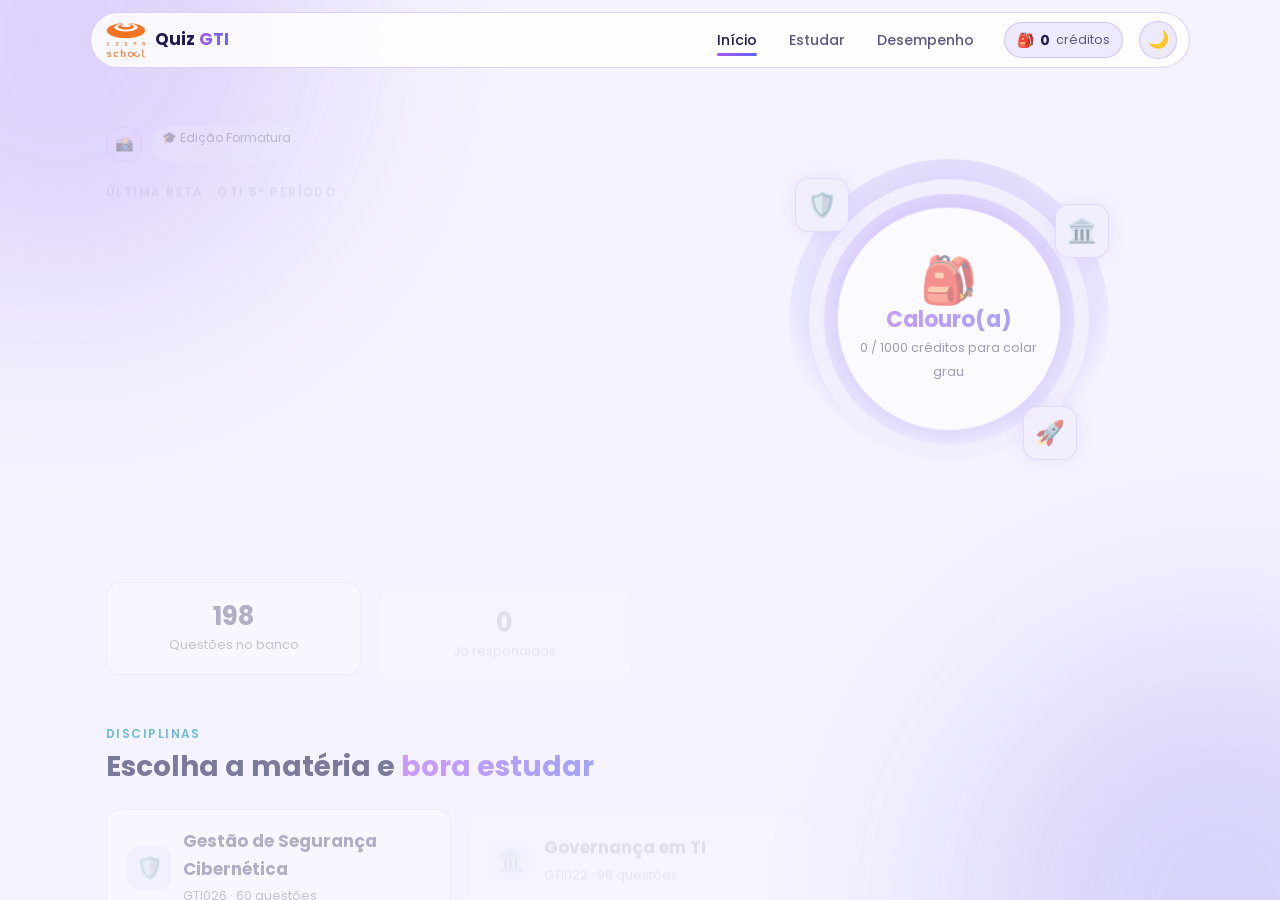
==== index.html @ 032a489e "Prepara GitHub Pages: página inicial que abre o quiz Co-Authored-By: Claude Opus 5.5 <noreply@anthro" ====
<!doctype html>
<html lang="pt-BR">
<head>
  <meta charset="utf-8">
  <meta name="viewport" content="width=device-width, initial-scale=1">
  <title>Quiz GTI Formatura</title>
  <meta http-equiv="refresh" content="0; url=QUIZ/app/">
  <link rel="canonical" href="QUIZ/app/">
  <style>body{margin:0;min-height:100vh;display:grid;place-items:center;background:#0A0A24;color:#fff;font-family:system-ui,sans-serif}a{color:#A855F7}</style>
</head>
<body>
  <p>Abrindo o quiz… Se não abrir, <a href="QUIZ/app/">clique aqui</a>.</p>
</body>
</html>
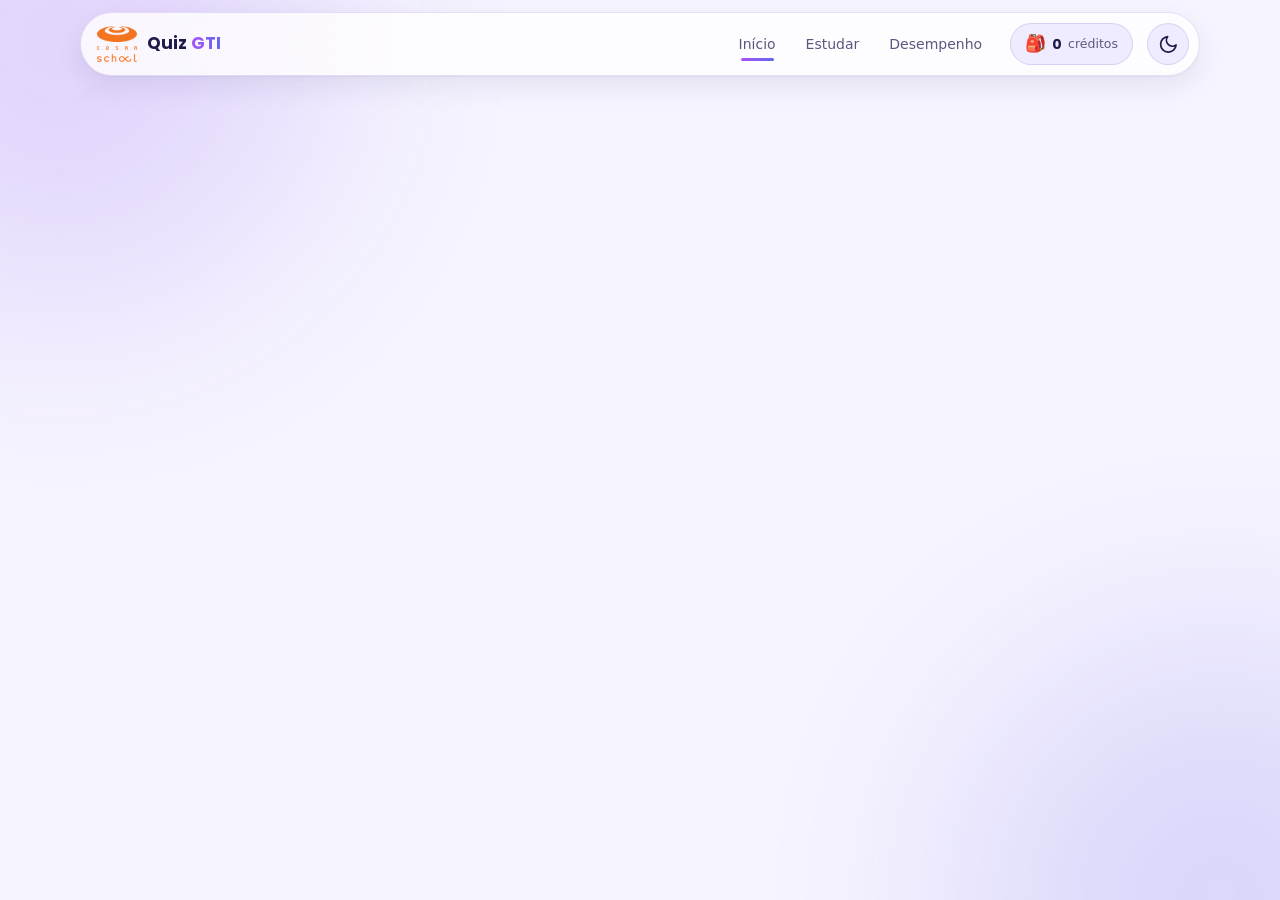
==== commit 1fb82f48: "Checklist de produção: SEO, Open Graph, acessibilidade e imagens Performance - Fotos dos professores" ====
--- a/index.html
+++ b/index.html
@@ -3,12 +3,30 @@
 <head>
   <meta charset="utf-8">
   <meta name="viewport" content="width=device-width, initial-scale=1">
-  <title>Quiz GTI Formatura</title>
+  <title>Quiz GTI Formatura · Segurança Cibernética, Governança e GTI</title>
+  <meta name="description" content="Quiz gamificado com 198 questões comentadas de Gestão de Segurança Cibernética, Governança em TI e Estudos Avançados em GTI (CESAR School, 5º período).">
+  <meta name="referrer" content="strict-origin-when-cross-origin">
+  <link rel="canonical" href="https://leonidasprof.github.io/estudando5periodo/QUIZ/app/">
+  <link rel="icon" href="QUIZ/app/assets/favicon.png" type="image/png" sizes="64x64">
+  <!-- Quem compartilha o link da raiz também vê o cartão com o Carca -->
+  <meta property="og:type" content="website">
+  <meta property="og:locale" content="pt_BR">
+  <meta property="og:site_name" content="Quiz GTI Formatura">
+  <meta property="og:title" content="Quiz GTI Formatura: estude com o Carca rumo à colação de grau">
+  <meta property="og:description" content="198 questões comentadas de Segurança Cibernética, Governança em TI e Estudos Avançados em GTI. Acerte, junte créditos e chegue à formatura.">
+  <meta property="og:image" content="https://leonidasprof.github.io/estudando5periodo/QUIZ/app/assets/og-image.jpg">
+  <meta property="og:image:width" content="1200">
+  <meta property="og:image:height" content="630">
+  <meta property="og:image:alt" content="Carca, o carcará tech de moletom laranja do CESAR School, fazendo joinha">
+  <meta property="og:url" content="https://leonidasprof.github.io/estudando5periodo/">
+  <meta name="twitter:card" content="summary_large_image">
+  <meta name="twitter:title" content="Quiz GTI Formatura: estude com o Carca rumo à colação de grau">
+  <meta name="twitter:description" content="198 questões comentadas de Segurança Cibernética, Governança em TI e Estudos Avançados em GTI.">
+  <meta name="twitter:image" content="https://leonidasprof.github.io/estudando5periodo/QUIZ/app/assets/og-image.jpg">
   <meta http-equiv="refresh" content="0; url=QUIZ/app/">
-  <link rel="canonical" href="QUIZ/app/">
-  <style>body{margin:0;min-height:100vh;display:grid;place-items:center;background:#0A0A24;color:#fff;font-family:system-ui,sans-serif}a{color:#A855F7}</style>
+  <style>body{margin:0;min-height:100vh;display:grid;place-items:center;background:#0A0A24;color:#fff;font-family:system-ui,sans-serif}a{color:#C4B5FD}</style>
 </head>
 <body>
-  <p>Abrindo o quiz… Se não abrir, <a href="QUIZ/app/">clique aqui</a>.</p>
+  <main><p>Abrindo o quiz… Se não abrir, <a href="QUIZ/app/">clique aqui</a>.</p></main>
 </body>
 </html>
